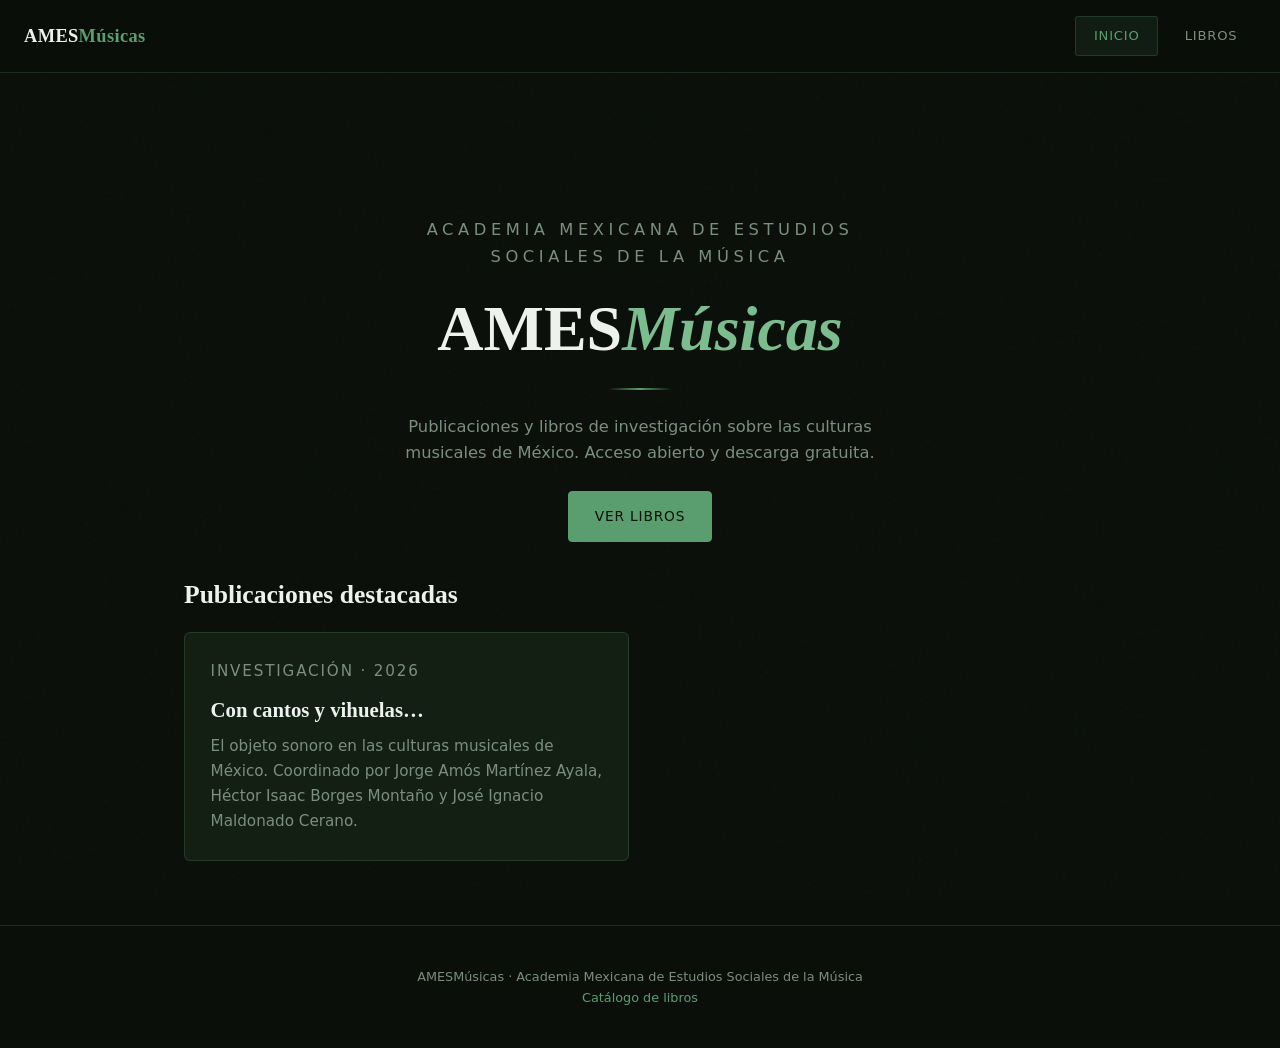
==== amesmusicas/index.html @ e6e27826 "Añade micrositio AMESMúsicas (portada, catálogo, ficha de libro y PDF)" ====
<!DOCTYPE html>
<html lang="es">
<head>
  <meta charset="UTF-8" />
  <meta name="viewport" content="width=device-width, initial-scale=1.0" />
  <title>AMESMúsicas — Academia Mexicana de Estudios Sociales de la Música</title>
  <meta name="description" content="AMESMúsicas: publicaciones de la Academia Mexicana de Estudios Sociales de la Música. Libros de investigación de descarga gratuita." />
  <meta name="author" content="Academia Mexicana de Estudios Sociales de la Música" />
  <!-- Open Graph -->
  <meta property="og:type" content="website" />
  <meta property="og:title" content="AMESMúsicas" />
  <meta property="og:description" content="Publicaciones y libros de investigación de la Academia Mexicana de Estudios Sociales de la Música. Descarga gratuita." />
  <meta property="og:image" content="libros/con-cantos-y-vihuelas/portada.png" />
  <meta property="og:locale" content="es_MX" />
  <link rel="stylesheet" href="assets/estilo.css" />
</head>
<body>
  <nav>
    <a class="nav-brand" href="index.html">AMES<span>Músicas</span></a>
    <ul class="nav-links">
      <li><a class="active" href="index.html">Inicio</a></li>
      <li><a href="libros/index.html">Libros</a></li>
    </ul>
  </nav>

  <main class="wrap">
    <section class="hero">
      <p class="eyebrow">Academia Mexicana de Estudios Sociales de la Música</p>
      <h1>AMES<em>Músicas</em></h1>
      <div class="divider"></div>
      <p>Publicaciones y libros de investigación sobre las culturas musicales de México. Acceso abierto y descarga gratuita.</p>
      <div class="acciones" style="justify-content:center;">
        <a class="btn btn-primary" href="libros/index.html">Ver libros</a>
      </div>
    </section>

    <section aria-labelledby="destacados">
      <h2 id="destacados" class="section-title">Publicaciones destacadas</h2>
      <div class="grid cols-2">
        <article class="card">
          <a class="card-link" href="libros/con-cantos-y-vihuelas/index.html">
            <p class="book-meta">Investigación · 2026</p>
            <h3>Con cantos y vihuelas…</h3>
            <p>El objeto sonoro en las culturas musicales de México. Coordinado por Jorge Amós Martínez Ayala, Héctor Isaac Borges Montaño y José Ignacio Maldonado Cerano.</p>
          </a>
        </article>
      </div>
    </section>
  </main>

  <footer>
    <p>AMESMúsicas · Academia Mexicana de Estudios Sociales de la Música</p>
    <p><a href="libros/index.html">Catálogo de libros</a></p>
  </footer>
</body>
</html>
---- amesmusicas/assets/estilo.css ----
/* ============================================================
   AMESMúsicas — estilo del micrositio
   Paleta y tipografías tomadas del index.html del sitio.
   Sin frameworks ni CDN. Todo relativo.
   ============================================================ */

*, *::before, *::after { box-sizing: border-box; margin: 0; padding: 0; }

:root {
  --bg:       #0a0f0a;
  --surface:  #101810;
  --card:     #141f14;
  --accent1:  #5a9e6f;
  --accent2:  #7cbd8f;
  --text:     #edf2ee;
  --muted:    #7a8f7c;
  --border:   rgba(90,158,111,0.22);
  --glow:     rgba(90,158,111,0.10);
  /* Las tipografías del sitio (Playfair Display / DM Sans) se
     referencian con fallbacks locales, sin enlazar CDN. */
  --font-display: 'Playfair Display', 'Times New Roman', Georgia, serif;
  --font-body:    'DM Sans', 'Segoe UI', system-ui, -apple-system, sans-serif;
}

html { scroll-behavior: smooth; }

body {
  font-family: var(--font-body);
  background: var(--bg);
  color: var(--text);
  min-height: 100vh;
  overflow-x: hidden;
  line-height: 1.65;
}

body::before {
  content: '';
  position: fixed; inset: 0;
  background-image: url("data:image/svg+xml,%3Csvg viewBox='0 0 256 256' xmlns='http://www.w3.org/2000/svg'%3E%3Cfilter id='n'%3E%3CfeTurbulence type='fractalNoise' baseFrequency='0.9' numOctaves='4' stitchTiles='stitch'/%3E%3C/filter%3E%3Crect width='100%25' height='100%25' filter='url(%23n)' opacity='0.04'/%3E%3C/svg%3E");
  pointer-events: none; z-index: 0; opacity: .5;
}

a { color: var(--accent2); }

/* ===== CONTENEDOR ===== */
.wrap {
  position: relative; z-index: 1;
  max-width: 960px;
  margin: 0 auto;
  padding: 6rem 1.5rem 4rem;
}

/* ===== NAVEGACIÓN ===== */
nav {
  position: sticky; top: 0; z-index: 100;
  display: flex; align-items: center; justify-content: space-between;
  gap: 1rem; flex-wrap: wrap;
  padding: 1rem 1.5rem;
  background: rgba(10,15,10,0.85);
  backdrop-filter: blur(18px);
  border-bottom: 1px solid var(--border);
}
.nav-brand {
  font-family: var(--font-display);
  font-weight: 700; font-size: 1.15rem;
  color: var(--text); text-decoration: none;
  letter-spacing: .02em;
}
.nav-brand span { color: var(--accent1); }
.nav-links { display: flex; gap: .5rem; list-style: none; flex-wrap: wrap; }
.nav-links a {
  display: block; padding: .5rem 1.1rem;
  text-decoration: none; color: var(--muted);
  font-size: .82rem; font-weight: 500;
  letter-spacing: .06em; text-transform: uppercase;
  border: 1px solid transparent; border-radius: 3px;
  transition: all .25s ease;
}
.nav-links a:hover, .nav-links a.active {
  color: var(--accent1); border-color: var(--border); background: var(--glow);
}

/* ===== HERO / PORTADA ===== */
.hero { text-align: center; padding: 3rem 0 2rem; }
.eyebrow {
  color: var(--accent1); font-size: .8rem; font-weight: 500;
  letter-spacing: .28em; text-transform: uppercase; margin-bottom: 1rem;
}
.hero h1 {
  font-family: var(--font-display);
  font-weight: 900; font-size: clamp(2.2rem, 6vw, 4rem);
  line-height: 1.08; margin-bottom: 1rem;
}
.hero h1 em { color: var(--accent2); font-style: italic; }
.hero p {
  color: var(--muted); max-width: 46ch; margin: 0 auto 1.5rem;
  font-size: 1.02rem; font-weight: 300;
}
.divider {
  width: 64px; height: 2px; margin: 1.5rem auto;
  background: linear-gradient(90deg, transparent, var(--accent1), transparent);
}

/* ===== TARJETAS ===== */
.grid { display: grid; gap: 1.4rem; }
@media (min-width: 720px) { .grid.cols-2 { grid-template-columns: 1fr 1fr; } }

.card {
  background: var(--card); border: 1px solid var(--border);
  border-radius: 6px; padding: 1.6rem;
  transition: border-color .25s ease, transform .25s ease;
}
.card:hover { border-color: var(--accent1); transform: translateY(-2px); }
.card h3 {
  font-family: var(--font-display); font-weight: 700;
  font-size: 1.3rem; margin-bottom: .4rem;
}
.card p { color: var(--muted); font-size: .95rem; font-weight: 300; }
.card a.card-link { text-decoration: none; color: inherit; display: block; }

/* ===== LISTA DE LIBROS ===== */
.book-item {
  display: grid; gap: 1.2rem;
  background: var(--card); border: 1px solid var(--border);
  border-radius: 6px; padding: 1.4rem;
}
@media (min-width: 640px) {
  .book-item { grid-template-columns: 140px 1fr; align-items: start; }
}
.book-item img {
  width: 100%; height: auto; border-radius: 4px;
  border: 1px solid var(--border); display: block;
}
.book-item h3 {
  font-family: var(--font-display); font-size: 1.35rem;
  font-weight: 700; line-height: 1.25; margin-bottom: .5rem;
}
.book-meta {
  color: var(--accent1); font-size: .78rem; font-weight: 500;
  letter-spacing: .12em; text-transform: uppercase; margin-bottom: .6rem;
}
.book-item p.resumen { color: var(--muted); font-size: .94rem; font-weight: 300; }

/* ===== FICHA DEL LIBRO ===== */
.book-hero { display: grid; gap: 2rem; margin-bottom: 2.5rem; }
@media (min-width: 720px) {
  .book-hero { grid-template-columns: 280px 1fr; align-items: start; }
}
.book-hero .cover img {
  width: 100%; height: auto; display: block;
  border-radius: 6px; border: 1px solid var(--border);
  box-shadow: 0 12px 40px rgba(0,0,0,0.5);
}
.book-hero h1 {
  font-family: var(--font-display); font-weight: 900;
  font-size: clamp(1.7rem, 4vw, 2.6rem); line-height: 1.15;
  margin-bottom: 1rem;
}
dl.ficha { margin: 1.2rem 0; }
dl.ficha dt {
  color: var(--accent1); font-size: .74rem; font-weight: 600;
  letter-spacing: .14em; text-transform: uppercase; margin-top: .9rem;
}
dl.ficha dd { color: var(--text); font-size: .96rem; font-weight: 300; }

/* ===== BOTONES ===== */
.acciones { display: flex; gap: .8rem; flex-wrap: wrap; margin-top: 1.4rem; }
.btn {
  display: inline-block; text-decoration: none;
  padding: .8rem 1.6rem; border-radius: 4px;
  font-size: .86rem; font-weight: 500;
  letter-spacing: .06em; text-transform: uppercase;
  border: 1px solid var(--accent1);
  transition: all .25s ease;
}
.btn-primary { background: var(--accent1); color: #061006; }
.btn-primary:hover { background: var(--accent2); border-color: var(--accent2); }
.btn-secondary { background: transparent; color: var(--accent1); }
.btn-secondary:hover { background: var(--glow); color: var(--accent2); }

/* ===== SECCIONES DE TEXTO ===== */
.section-title {
  font-family: var(--font-display); font-weight: 700;
  font-size: 1.6rem; margin-bottom: 1rem;
}
.prose { color: var(--muted); font-weight: 300; margin-bottom: 1.2rem; }
.prose strong { color: var(--text); font-weight: 500; }

/* ===== PIE ===== */
footer {
  position: relative; z-index: 1;
  text-align: center; padding: 2.5rem 1.5rem;
  color: var(--muted); font-size: .8rem;
  border-top: 1px solid var(--border);
}
footer a { color: var(--accent1); text-decoration: none; }

/* ===== MIGA DE PAN ===== */
.breadcrumb {
  font-size: .78rem; color: var(--muted);
  letter-spacing: .08em; text-transform: uppercase;
  margin-bottom: 1.6rem;
}
.breadcrumb a { color: var(--muted); text-decoration: none; }
.breadcrumb a:hover { color: var(--accent1); }
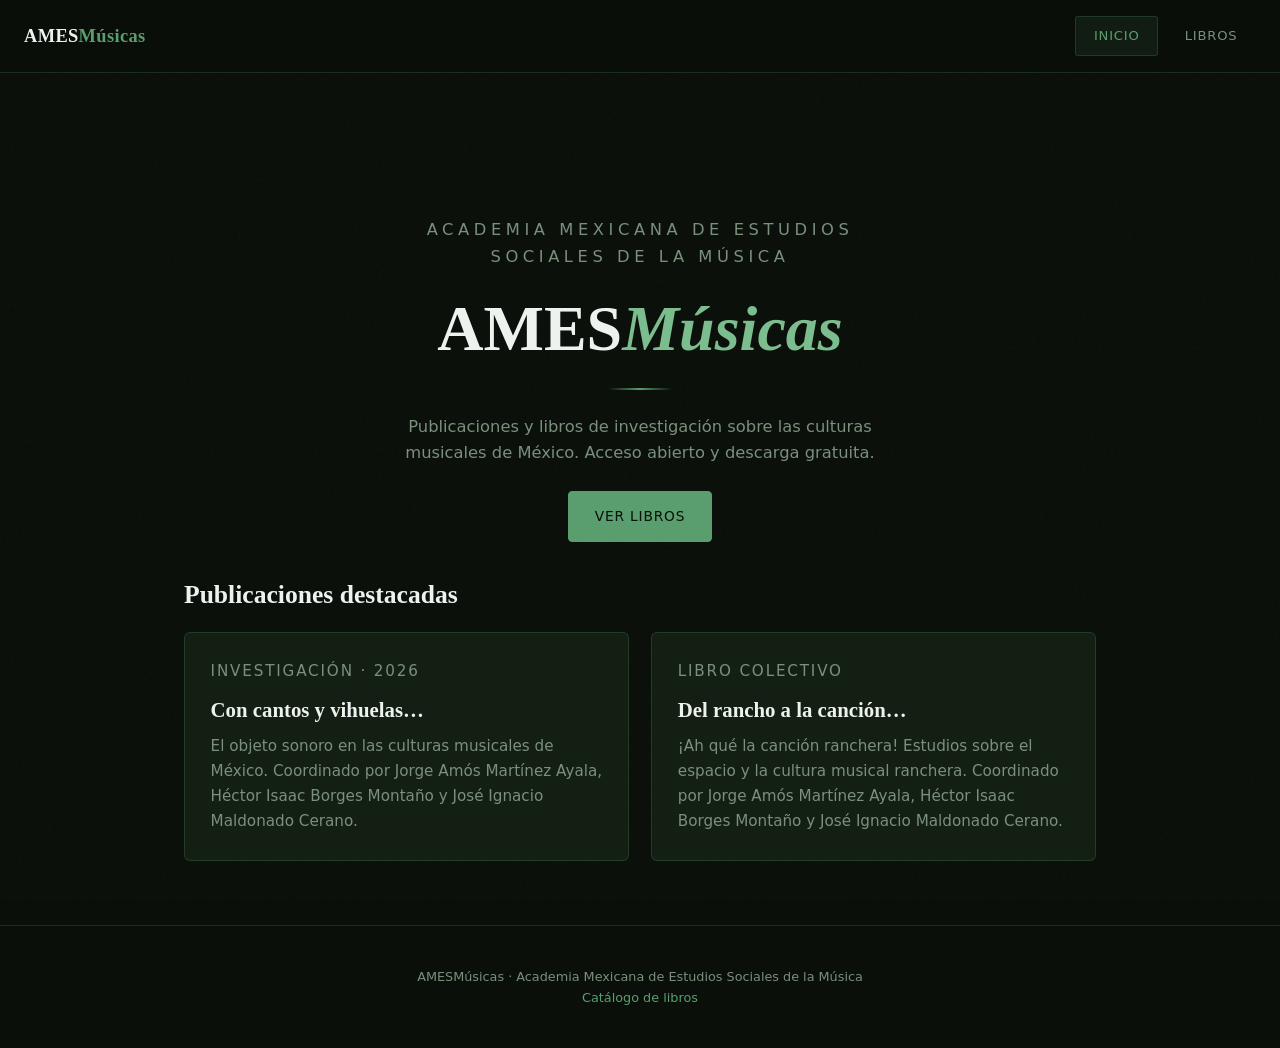
==== commit eccdf9e8: "Anade ficha del libro Del rancho a la cancion... Ah que la cancion ranchera (portada, ISBN y resena " ====
--- a/amesmusicas/index.html
+++ b/amesmusicas/index.html
@@ -44,6 +44,13 @@
             <p>El objeto sonoro en las culturas musicales de México. Coordinado por Jorge Amós Martínez Ayala, Héctor Isaac Borges Montaño y José Ignacio Maldonado Cerano.</p>
           </a>
         </article>
+        <article class="card">
+          <a class="card-link" href="libros/ah-que-la-cancion-ranchera/index.html">
+            <p class="book-meta">Libro colectivo</p>
+            <h3>Del rancho a la canción…</h3>
+            <p>¡Ah qué la canción ranchera! Estudios sobre el espacio y la cultura musical ranchera. Coordinado por Jorge Amós Martínez Ayala, Héctor Isaac Borges Montaño y José Ignacio Maldonado Cerano.</p>
+          </a>
+        </article>
       </div>
     </section>
   </main>
--- a/amesmusicas/assets/estilo.css
+++ b/amesmusicas/assets/estilo.css
@@ -203,3 +203,55 @@
 }
 .breadcrumb a { color: var(--muted); text-decoration: none; }
 .breadcrumb a:hover { color: var(--accent1); }
+
+/* ===== FOCO VISIBLE ===== */
+.btn:focus-visible,
+.modal-cerrar:focus-visible,
+.nav-links a:focus-visible,
+.book-item a:focus-visible {
+  outline: 2px solid var(--accent2);
+  outline-offset: 3px;
+}
+
+/* ===== MODAL DE RESEÑA ===== */
+dialog.modal {
+  padding: 0;
+  border: 1px solid var(--border);
+  border-radius: 6px;
+  background: var(--surface);
+  color: var(--text);
+  width: calc(100% - 2rem);
+  max-width: 720px;
+  max-height: 86vh;
+  box-shadow: 0 24px 80px rgba(0, 0, 0, 0.7);
+}
+dialog.modal::backdrop {
+  background: rgba(4, 8, 4, 0.78);
+  backdrop-filter: blur(4px);
+}
+.modal-inner { display: flex; flex-direction: column; max-height: 86vh; }
+.modal-head {
+  display: flex; align-items: flex-start; justify-content: space-between;
+  gap: 1rem; padding: 1.3rem 1.5rem;
+  border-bottom: 1px solid var(--border);
+}
+.modal-head h2 {
+  font-family: var(--font-display); font-weight: 700;
+  font-size: 1.12rem; line-height: 1.3;
+}
+.modal-cerrar {
+  flex: 0 0 auto; width: 2.2rem; height: 2.2rem;
+  background: transparent; color: var(--muted);
+  border: 1px solid var(--border); border-radius: 4px;
+  font-size: 1.4rem; line-height: 1; cursor: pointer;
+  transition: color .2s ease, border-color .2s ease;
+}
+.modal-cerrar:hover { color: var(--accent2); border-color: var(--accent1); }
+.modal-body { padding: 1.3rem 1.5rem 1.9rem; overflow-y: auto; }
+.modal-body p { color: var(--muted); font-weight: 300; margin-bottom: 1.1rem; }
+.modal-body p:last-child { margin-bottom: 0; }
+@media (min-width: 720px) {
+  .modal-head { padding: 1.5rem 2rem; }
+  .modal-head h2 { font-size: 1.3rem; }
+  .modal-body { padding: 1.5rem 2rem 2.2rem; }
+}
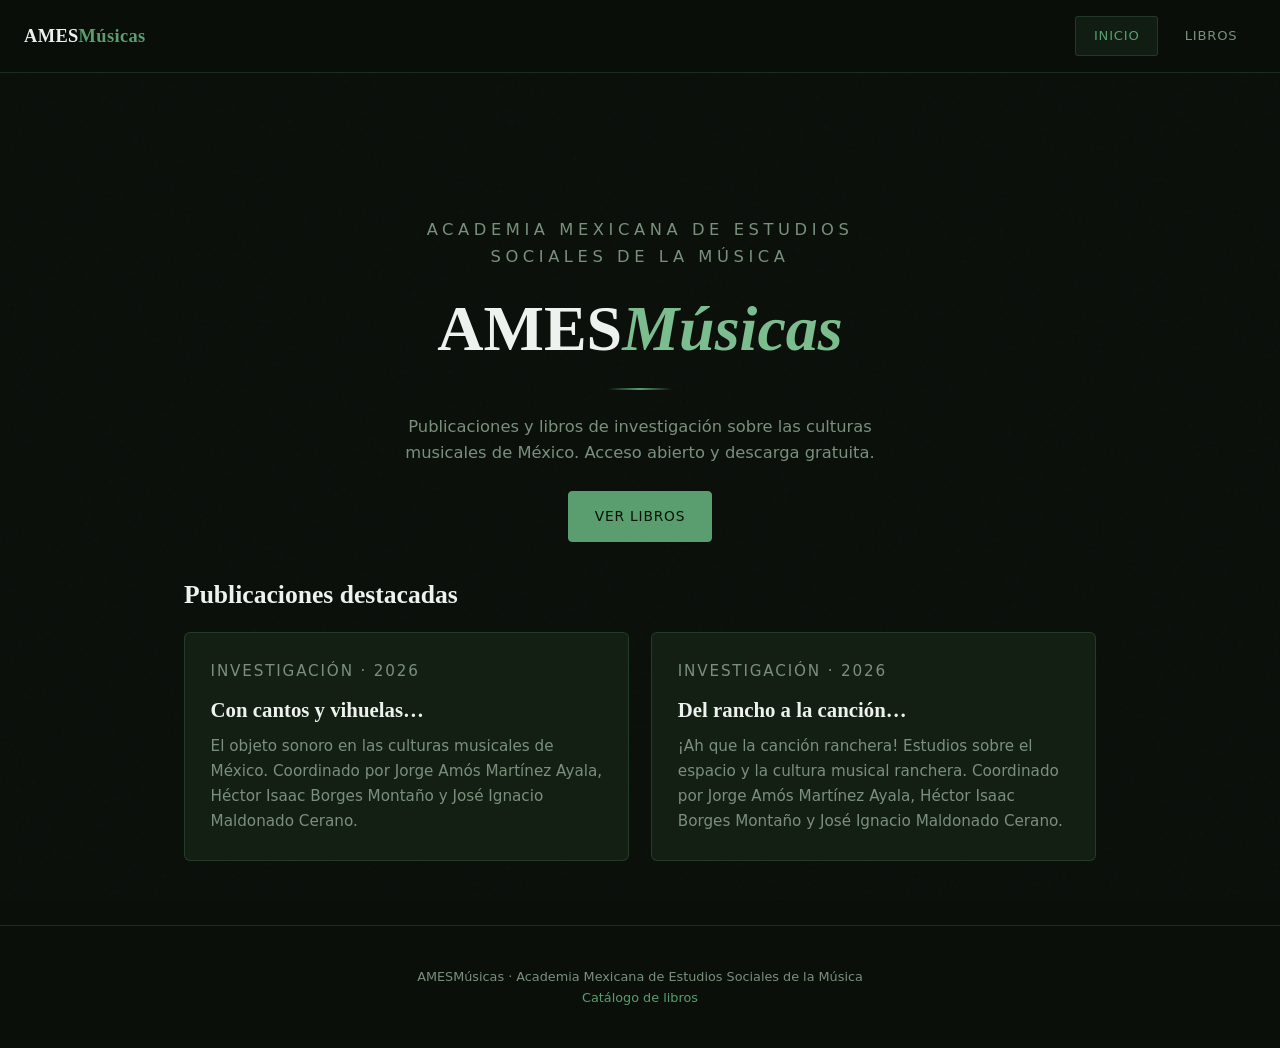
==== commit 774d474b: "Ficha del libro Del rancho a la cancion... Ah que la cancion ranchera: datos del catalogo, ISBN y bo" ====
--- a/amesmusicas/index.html
+++ b/amesmusicas/index.html
@@ -46,9 +46,9 @@
         </article>
         <article class="card">
           <a class="card-link" href="libros/ah-que-la-cancion-ranchera/index.html">
-            <p class="book-meta">Libro colectivo</p>
+            <p class="book-meta">Investigación · 2026</p>
             <h3>Del rancho a la canción…</h3>
-            <p>¡Ah qué la canción ranchera! Estudios sobre el espacio y la cultura musical ranchera. Coordinado por Jorge Amós Martínez Ayala, Héctor Isaac Borges Montaño y José Ignacio Maldonado Cerano.</p>
+            <p>¡Ah que la canción ranchera! Estudios sobre el espacio y la cultura musical ranchera. Coordinado por Jorge Amós Martínez Ayala, Héctor Isaac Borges Montaño y José Ignacio Maldonado Cerano.</p>
           </a>
         </article>
       </div>
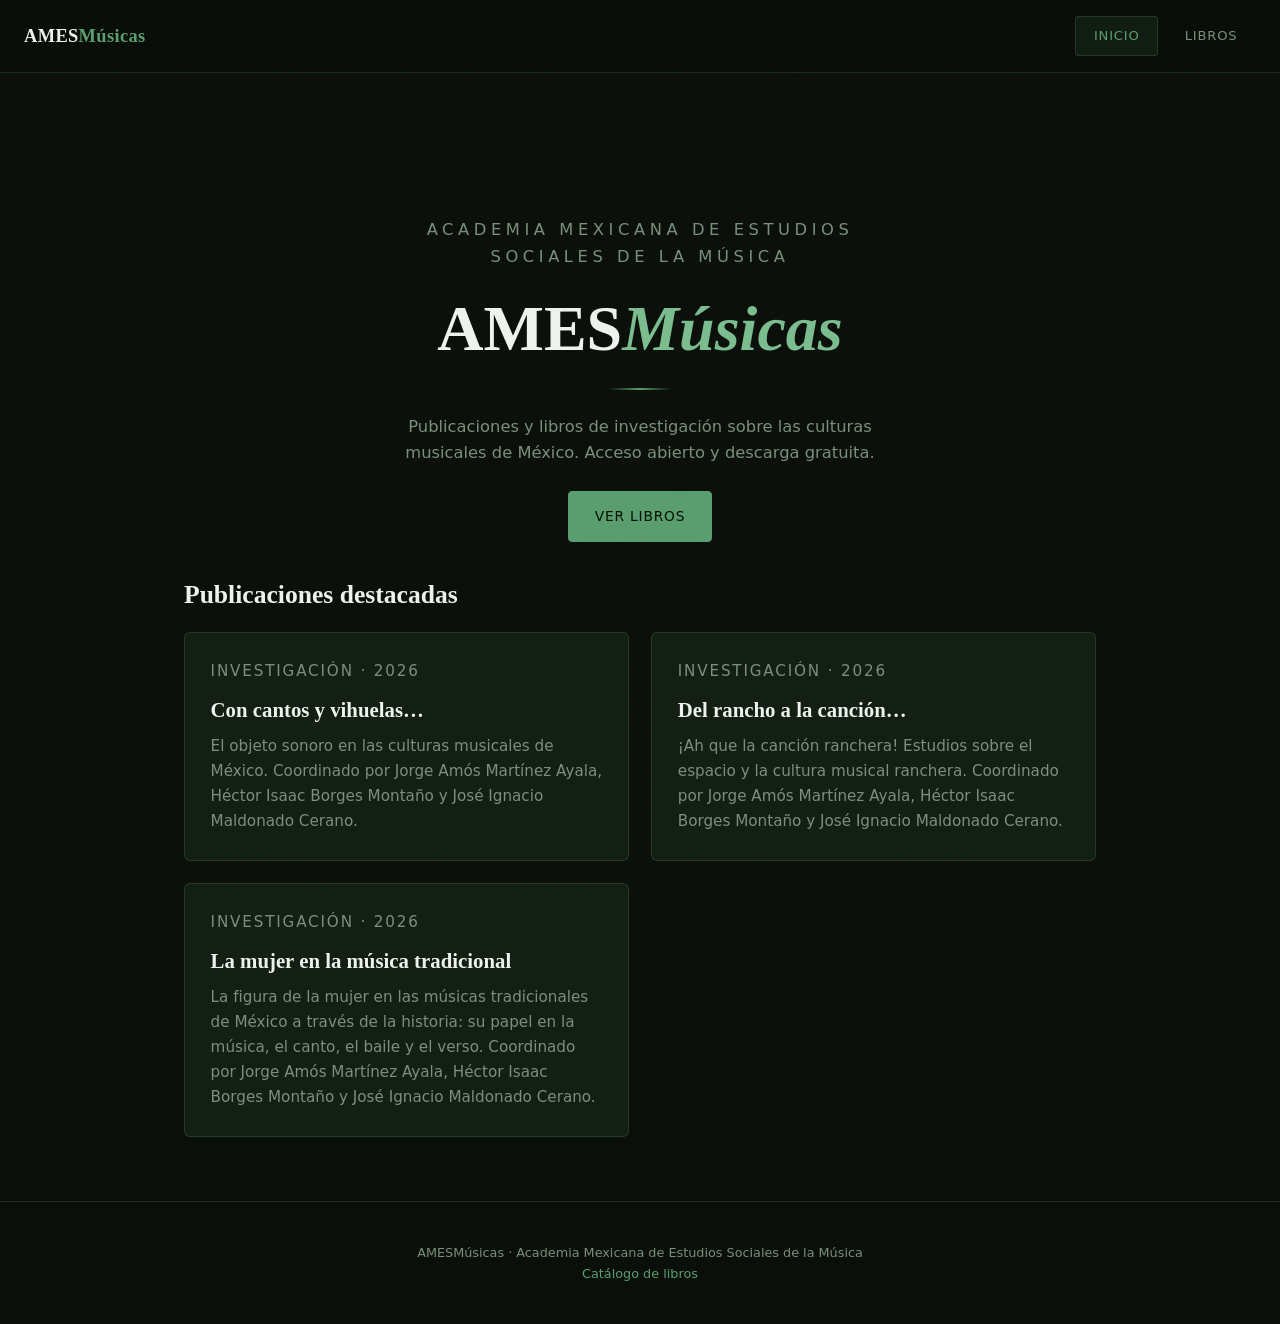
==== commit 2779ddba: "Anade ficha del libro La mujer en la musica tradicional (portada, ISBN y resena en pop-up)" ====
--- a/amesmusicas/index.html
+++ b/amesmusicas/index.html
@@ -51,6 +51,14 @@
             <p>¡Ah que la canción ranchera! Estudios sobre el espacio y la cultura musical ranchera. Coordinado por Jorge Amós Martínez Ayala, Héctor Isaac Borges Montaño y José Ignacio Maldonado Cerano.</p>
           </a>
         </article>
+
+        <article class="card">
+          <a class="card-link" href="libros/la-mujer-en-la-musica-tradicional/index.html">
+            <p class="book-meta">Investigación · 2026</p>
+            <h3>La mujer en la música tradicional</h3>
+            <p>La figura de la mujer en las músicas tradicionales de México a través de la historia: su papel en la música, el canto, el baile y el verso. Coordinado por Jorge Amós Martínez Ayala, Héctor Isaac Borges Montaño y José Ignacio Maldonado Cerano.</p>
+          </a>
+        </article>
       </div>
     </section>
   </main>
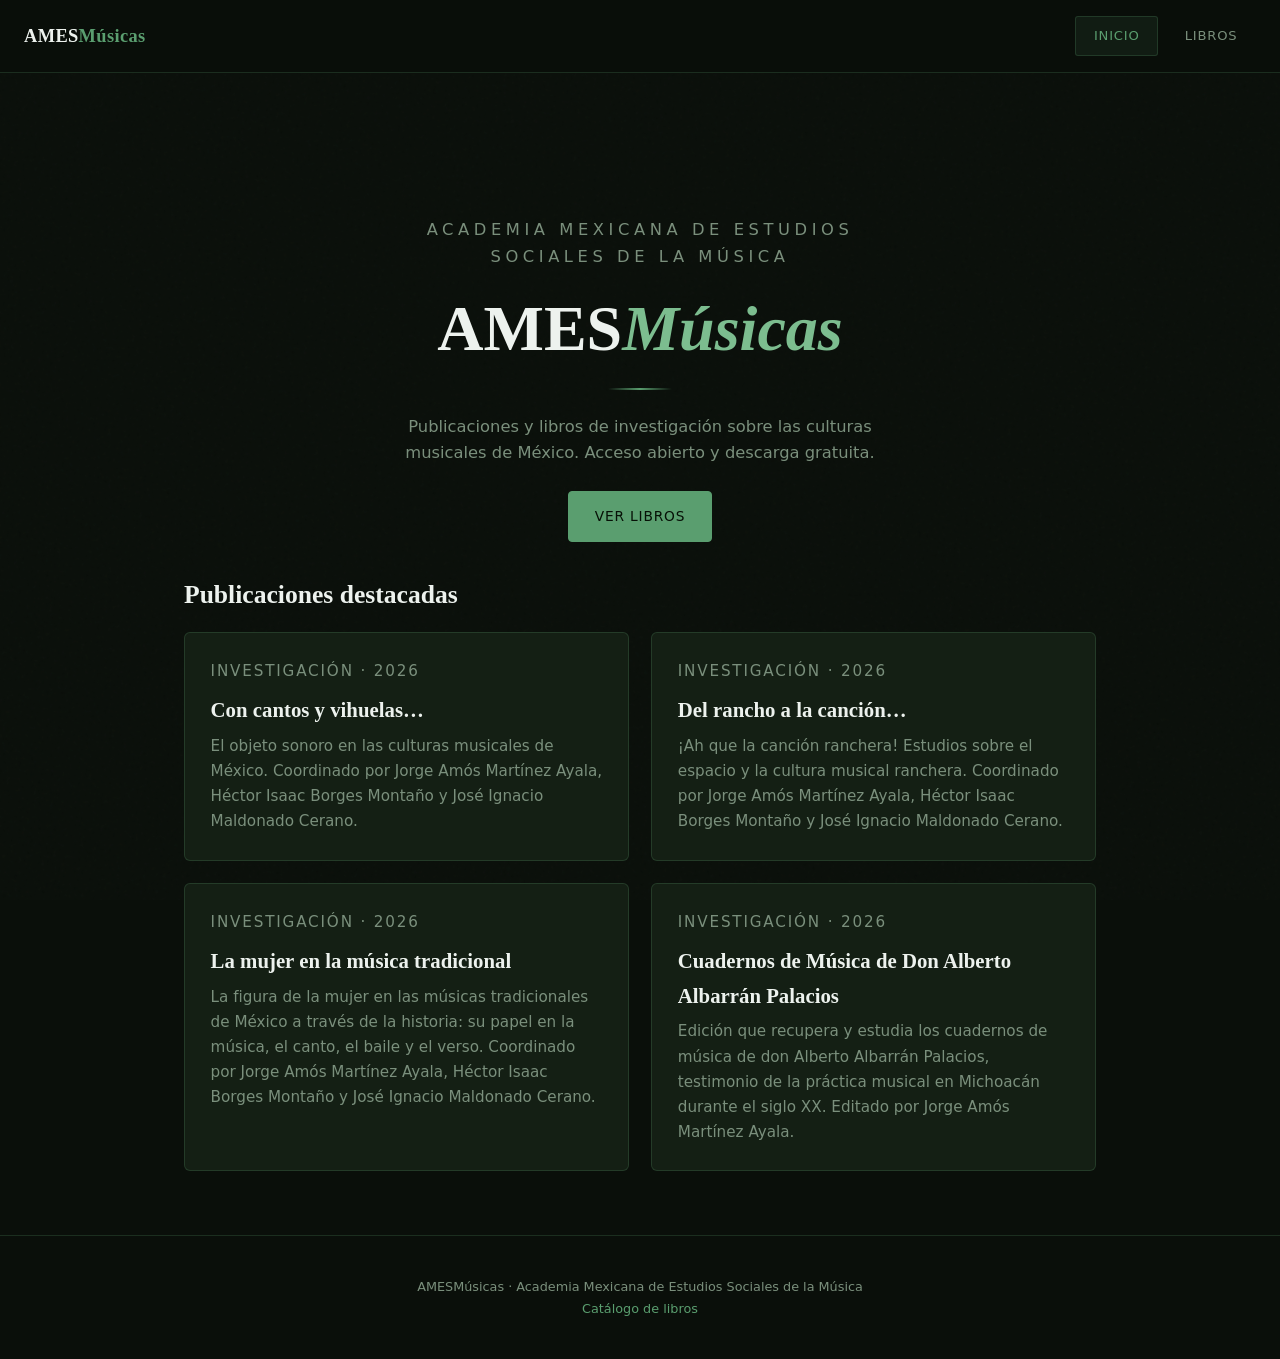
==== commit e011e7ff: "Integra ficha y estanteria del libro Cuadernos de Musica de Don Alberto Albarran Palacios" ====
--- a/amesmusicas/index.html
+++ b/amesmusicas/index.html
@@ -3,6 +3,9 @@
 <head>
   <meta charset="UTF-8" />
   <meta name="viewport" content="width=device-width, initial-scale=1.0" />
+  <link rel="icon" href="favicon.ico" sizes="any" />
+  <link rel="icon" type="image/png" sizes="32x32" href="favicon-32.png" />
+  <link rel="apple-touch-icon" href="favicon-180.png" />
   <title>AMESMúsicas — Academia Mexicana de Estudios Sociales de la Música</title>
   <meta name="description" content="AMESMúsicas: publicaciones de la Academia Mexicana de Estudios Sociales de la Música. Libros de investigación de descarga gratuita." />
   <meta name="author" content="Academia Mexicana de Estudios Sociales de la Música" />
@@ -59,6 +62,14 @@
             <p>La figura de la mujer en las músicas tradicionales de México a través de la historia: su papel en la música, el canto, el baile y el verso. Coordinado por Jorge Amós Martínez Ayala, Héctor Isaac Borges Montaño y José Ignacio Maldonado Cerano.</p>
           </a>
         </article>
+
+        <article class="card">
+          <a class="card-link" href="libros/cuadernos-albarran-palacios/index.html">
+            <p class="book-meta">Investigación · 2026</p>
+            <h3>Cuadernos de Música de Don Alberto Albarrán Palacios</h3>
+            <p>Edición que recupera y estudia los cuadernos de música de don Alberto Albarrán Palacios, testimonio de la práctica musical en Michoacán durante el siglo XX. Editado por Jorge Amós Martínez Ayala.</p>
+          </a>
+        </article>
       </div>
     </section>
   </main>
--- a/amesmusicas/assets/estilo.css
+++ b/amesmusicas/assets/estilo.css
@@ -204,11 +204,151 @@
 .breadcrumb a { color: var(--muted); text-decoration: none; }
 .breadcrumb a:hover { color: var(--accent1); }
 
+/* ===== UTILIDADES ===== */
+.visually-hidden {
+  position: absolute !important; width: 1px; height: 1px;
+  padding: 0; margin: -1px; overflow: hidden;
+  clip: rect(0 0 0 0); clip-path: inset(50%);
+  white-space: nowrap; border: 0;
+}
+
+/* ===== ESTANTERÍA (catálogo de libros) ===== */
+/* Los libros se alinean sobre un anaquel horizontal con scroll y snap.
+   Si caben todos, no se muestran flechas ni puntos. */
+.estanteria {
+  --est-lbl: 122px;      /* altura fija del bloque de datos (alinea los lomos) */
+  --est-cover: 3 / 2;    /* proporcion alto:ancho de la portada */
+  position: relative;
+  margin: 1.6rem -1.5rem 0;
+}
+
+.estanteria-viewport {
+  overflow-x: auto; overflow-y: hidden;
+  scroll-snap-type: x mandatory;
+  scroll-behavior: smooth;
+  -webkit-overflow-scrolling: touch;
+  padding: 1.1rem 1.5rem 0;
+  scrollbar-width: none;
+}
+.estanteria-viewport::-webkit-scrollbar { height: 0; }
+.estanteria-viewport:focus-visible {
+  outline: 2px solid var(--accent2);
+  outline-offset: -3px;
+  border-radius: 8px;
+}
+
+.estanteria-track {
+  display: flex;
+  align-items: flex-end;
+  gap: 1.1rem;
+  width: max-content;
+  min-width: 100%;
+  list-style: none;
+  margin: 0;
+  padding: 0;
+  position: relative;
+}
+/* anaquel: tabla justo debajo de las portadas */
+.estanteria-track::before {
+  content: '';
+  position: absolute; left: 0; right: 0;
+  bottom: calc(var(--est-lbl) - 3px);
+  height: 3px; z-index: 2;
+  background: linear-gradient(90deg,
+    rgba(90, 158, 111, 0.12),
+    rgba(90, 158, 111, 0.55) 10%,
+    rgba(90, 158, 111, 0.55) 90%,
+    rgba(90, 158, 111, 0.12));
+  box-shadow: 0 6px 14px -4px rgba(0, 0, 0, 0.65);
+  pointer-events: none;
+}
+
+.libro {
+  flex: 1 0 clamp(148px, 44vw, 260px);
+  max-width: 280px;
+  scroll-snap-align: start;
+}
+.libro a { display: block; text-decoration: none; color: inherit; }
+
+.libro-portada {
+  display: block;
+  position: relative;
+  overflow: hidden;
+  border-radius: 4px;
+  background: var(--surface);
+  border: 1px solid var(--border);
+  box-shadow: 0 12px 26px rgba(0, 0, 0, 0.5);
+  transition: transform .3s ease, box-shadow .3s ease, border-color .3s ease;
+}
+.libro-portada img {
+  display: block; width: 100%; height: auto;
+  aspect-ratio: 2 / 3; object-fit: cover;
+}
+.libro a:hover .libro-portada,
+.libro a:focus-visible .libro-portada {
+  transform: translateY(-7px);
+  box-shadow: 0 22px 40px rgba(0, 0, 0, 0.62);
+  border-color: var(--accent1);
+}
+
+.libro-datos {
+  display: flex; flex-direction: column;
+  height: var(--est-lbl);
+  padding: .85rem .15rem 0;
+  overflow: hidden;
+}
+.libro-titulo {
+  font-family: var(--font-display); font-weight: 700;
+  font-size: 1rem; line-height: 1.32; color: var(--text);
+  display: -webkit-box; -webkit-line-clamp: 3; -webkit-box-orient: vertical;
+  overflow: hidden;
+}
+.libro-cta {
+  margin-top: auto; padding-top: .5rem;
+  color: var(--accent1); font-size: .74rem; font-weight: 600;
+  letter-spacing: .1em; text-transform: uppercase;
+}
+.libro a:hover .libro-cta,
+.libro a:focus-visible .libro-cta { color: var(--accent2); }
+
+/* flechas (mismo lenguaje visual que el carrusel del sitio) */
+.est-arrow {
+  position: absolute; top: 34%;
+  width: 42px; height: 42px; border-radius: 50%;
+  display: flex; align-items: center; justify-content: center;
+  background: rgba(0, 0, 0, 0.55); color: #fff; border: 1px solid var(--border);
+  font-size: 1.35rem; line-height: 1; cursor: pointer; z-index: 5;
+  transition: background .2s ease, opacity .2s ease;
+}
+.est-arrow:hover { background: var(--accent1); color: #061006; }
+.est-arrow:disabled { opacity: .3; cursor: default; }
+.est-arrow.prev { left: 1.5rem; }
+.est-arrow.next { right: 1.5rem; }
+
+/* puntos */
+.est-dots { display: flex; justify-content: center; gap: .5rem; padding-top: .9rem; }
+.est-dot {
+  width: 10px; height: 10px; padding: 0; border-radius: 50%;
+  background: var(--border); border: none; cursor: pointer;
+  transition: all .25s ease;
+}
+.est-dot.active { background: var(--accent1); width: 24px; border-radius: 4px; }
+
+.estanteria.sin-desborde .est-arrow,
+.estanteria.sin-desborde .est-dots { display: none; }
+
+@media (max-width: 639px) {
+  .estanteria { --est-lbl: 116px; }
+  .est-arrow { display: none; }
+}
+
 /* ===== FOCO VISIBLE ===== */
 .btn:focus-visible,
 .modal-cerrar:focus-visible,
 .nav-links a:focus-visible,
-.book-item a:focus-visible {
+.book-item a:focus-visible,
+.libro a:focus-visible,
+.est-dot:focus-visible {
   outline: 2px solid var(--accent2);
   outline-offset: 3px;
 }
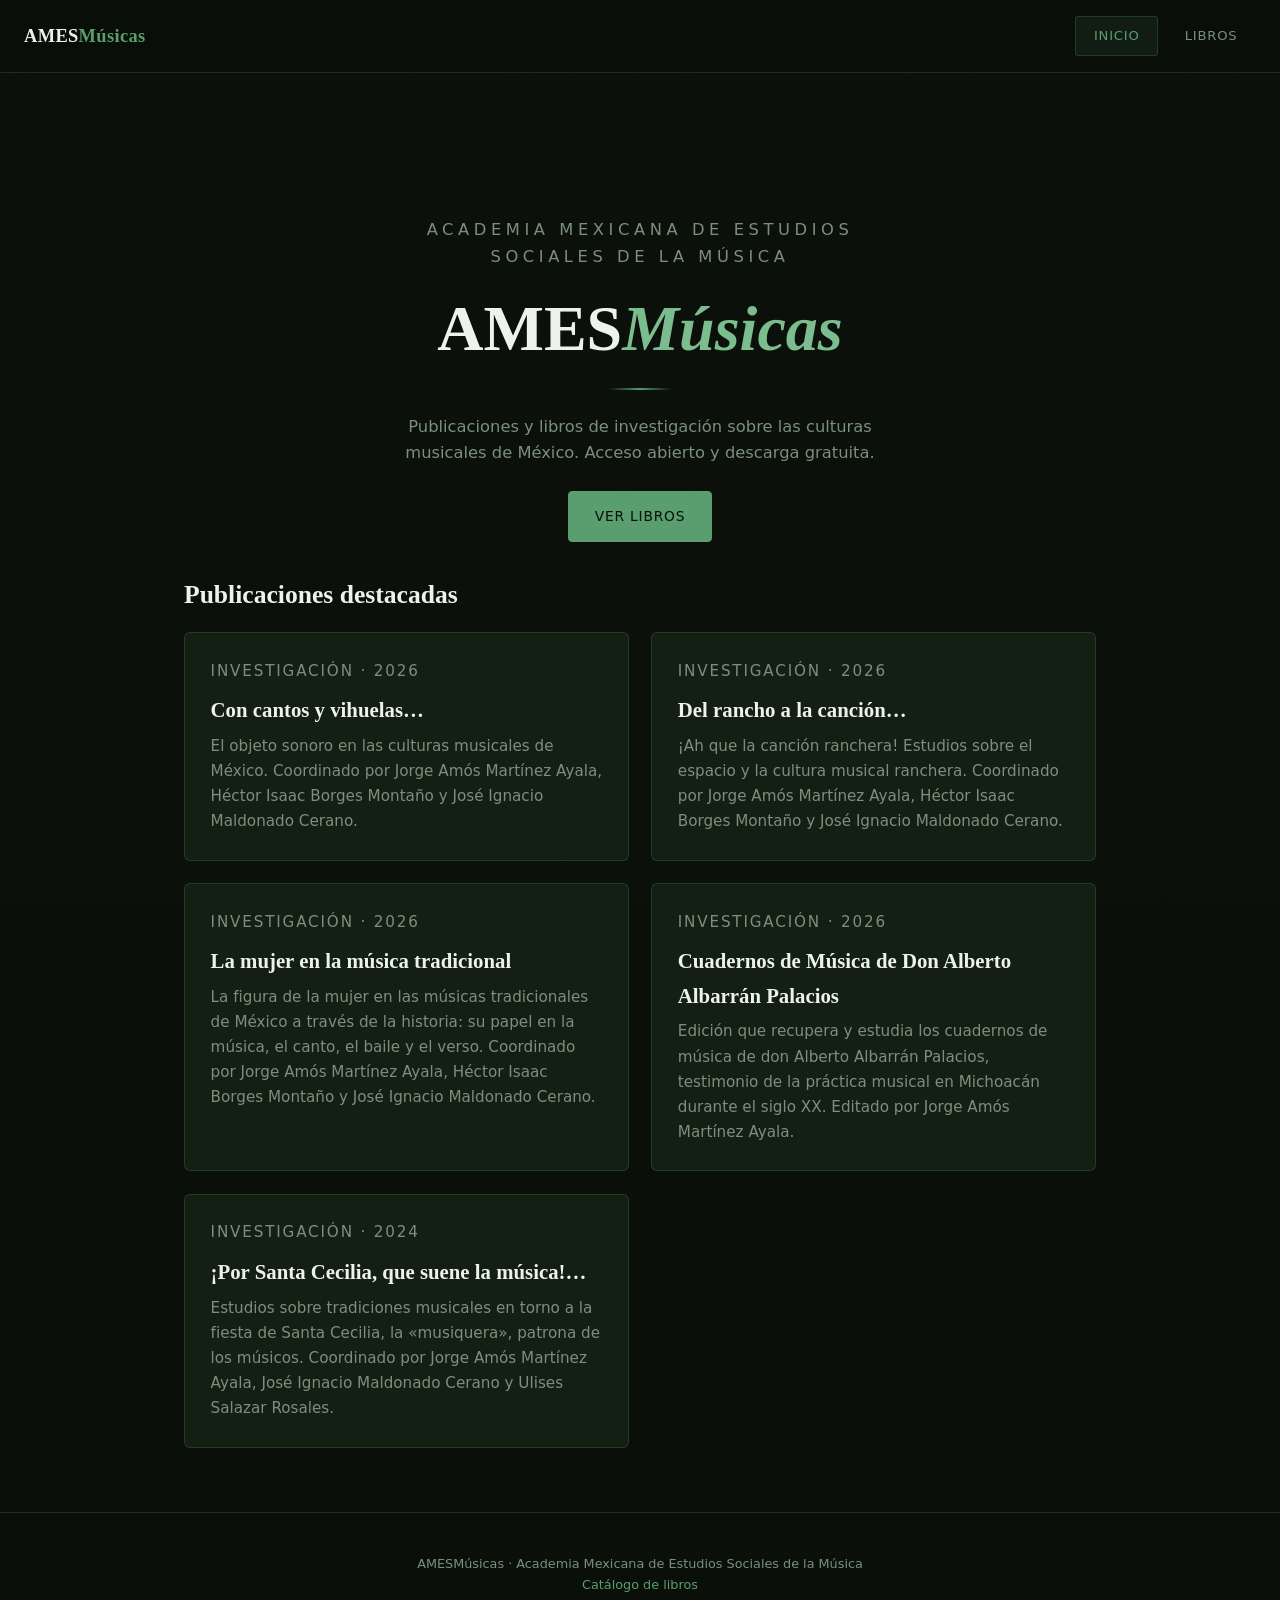
==== commit e61b302c: "Agrega ficha y portada del libro Por Santa Cecilia que suene la musica" ====
--- a/amesmusicas/index.html
+++ b/amesmusicas/index.html
@@ -70,6 +70,14 @@
             <p>Edición que recupera y estudia los cuadernos de música de don Alberto Albarrán Palacios, testimonio de la práctica musical en Michoacán durante el siglo XX. Editado por Jorge Amós Martínez Ayala.</p>
           </a>
         </article>
+
+        <article class="card">
+          <a class="card-link" href="libros/por-santa-cecilia/index.html">
+            <p class="book-meta">Investigación · 2024</p>
+            <h3>¡Por Santa Cecilia, que suene la música!…</h3>
+            <p>Estudios sobre tradiciones musicales en torno a la fiesta de Santa Cecilia, la «musiquera», patrona de los músicos. Coordinado por Jorge Amós Martínez Ayala, José Ignacio Maldonado Cerano y Ulises Salazar Rosales.</p>
+          </a>
+        </article>
       </div>
     </section>
   </main>
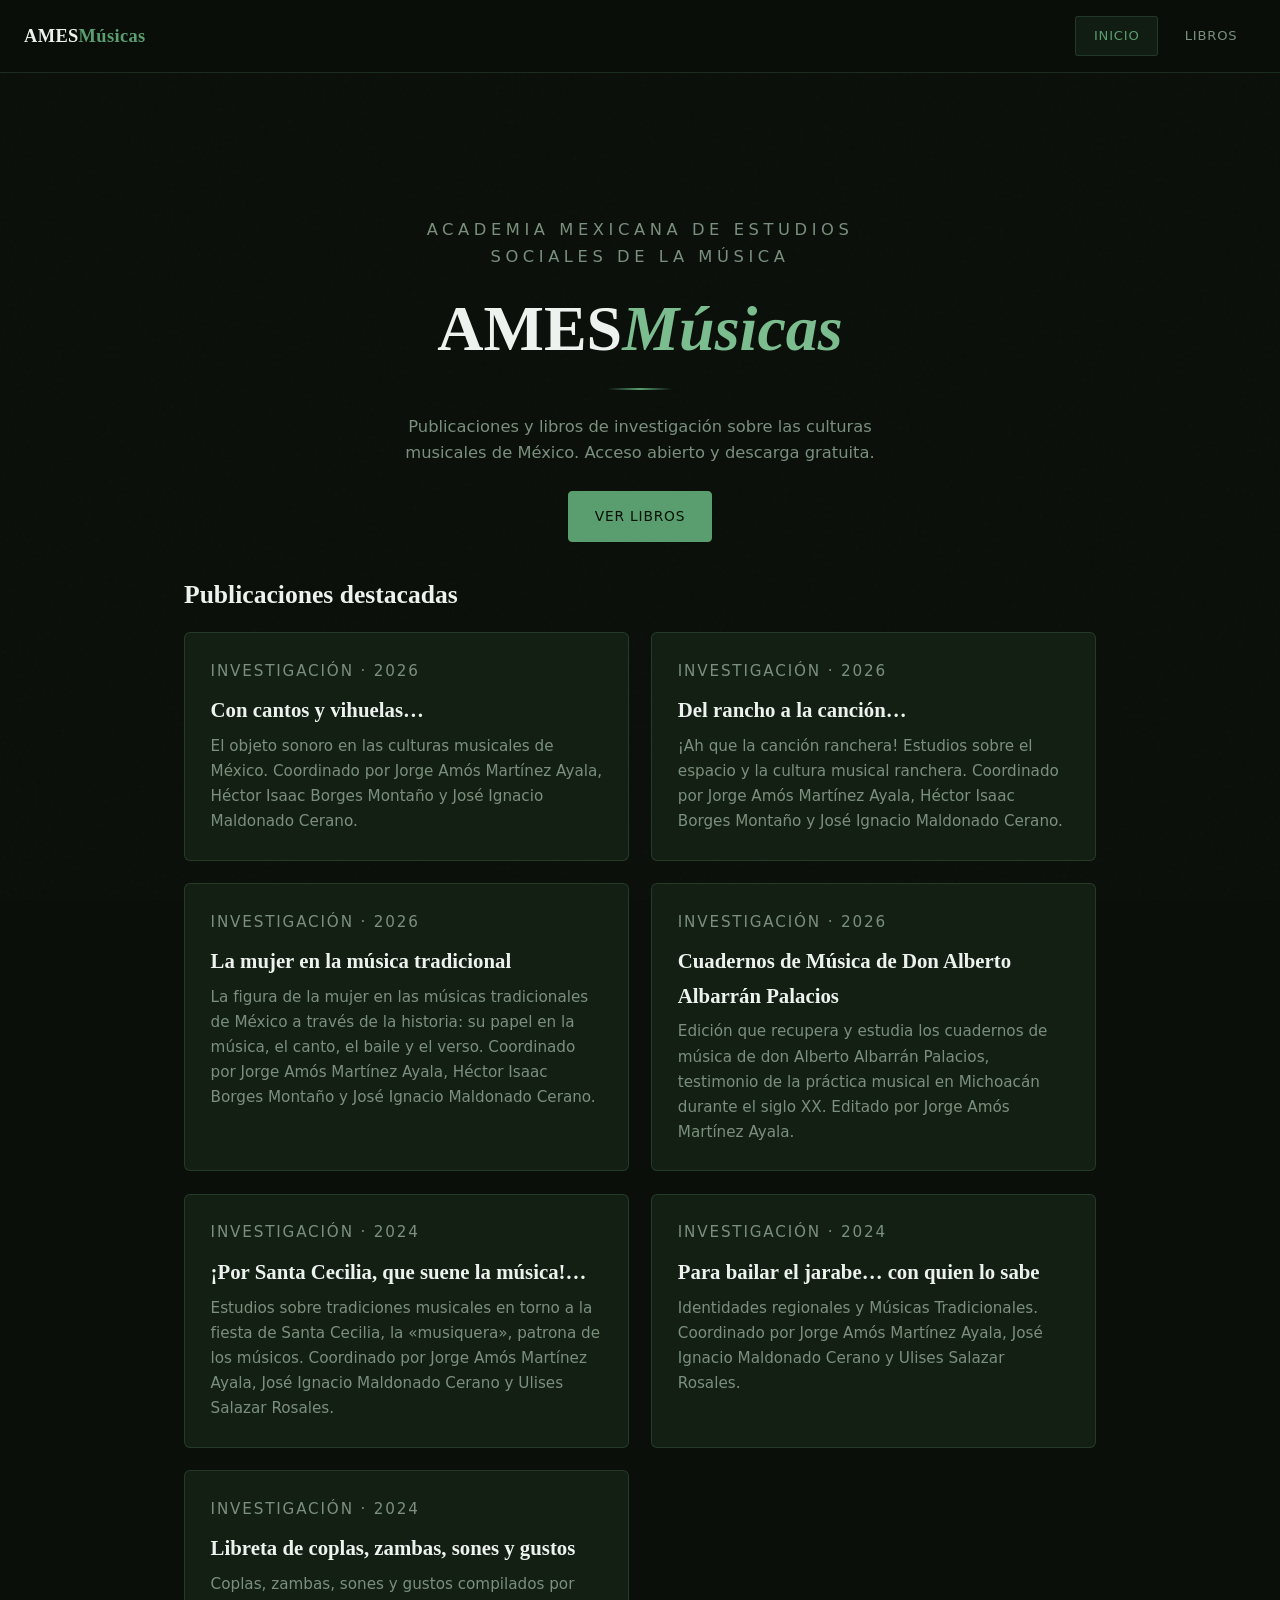
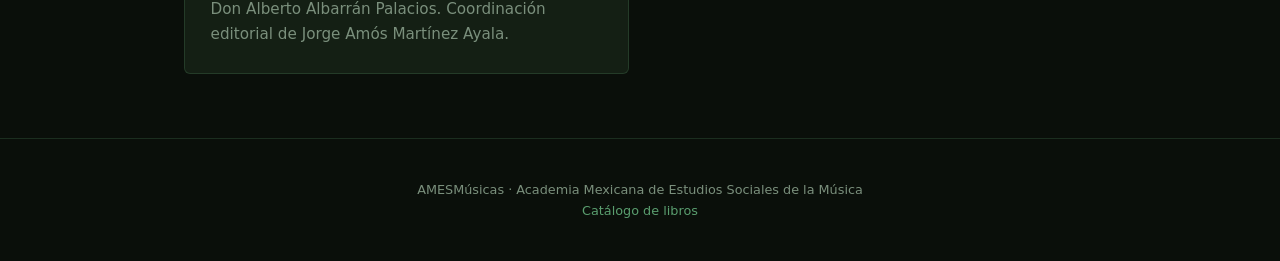
==== commit 5c9bdce0: "Agrega fichas Para bailar el jarabe y Libreta de coplas, y edicion impresa de Cuadernos de Albarran" ====
--- a/amesmusicas/index.html
+++ b/amesmusicas/index.html
@@ -78,6 +78,22 @@
             <p>Estudios sobre tradiciones musicales en torno a la fiesta de Santa Cecilia, la «musiquera», patrona de los músicos. Coordinado por Jorge Amós Martínez Ayala, José Ignacio Maldonado Cerano y Ulises Salazar Rosales.</p>
           </a>
         </article>
+
+        <article class="card">
+          <a class="card-link" href="libros/para-bailar-el-jarabe/index.html">
+            <p class="book-meta">Investigación · 2024</p>
+            <h3>Para bailar el jarabe… con quien lo sabe</h3>
+            <p>Identidades regionales y Músicas Tradicionales. Coordinado por Jorge Amós Martínez Ayala, José Ignacio Maldonado Cerano y Ulises Salazar Rosales.</p>
+          </a>
+        </article>
+
+        <article class="card">
+          <a class="card-link" href="libros/libreta-coplas-zambas-sones-gustos/index.html">
+            <p class="book-meta">Investigación · 2024</p>
+            <h3>Libreta de coplas, zambas, sones y gustos</h3>
+            <p>Coplas, zambas, sones y gustos compilados por Don Alberto Albarrán Palacios. Coordinación editorial de Jorge Amós Martínez Ayala.</p>
+          </a>
+        </article>
       </div>
     </section>
   </main>
